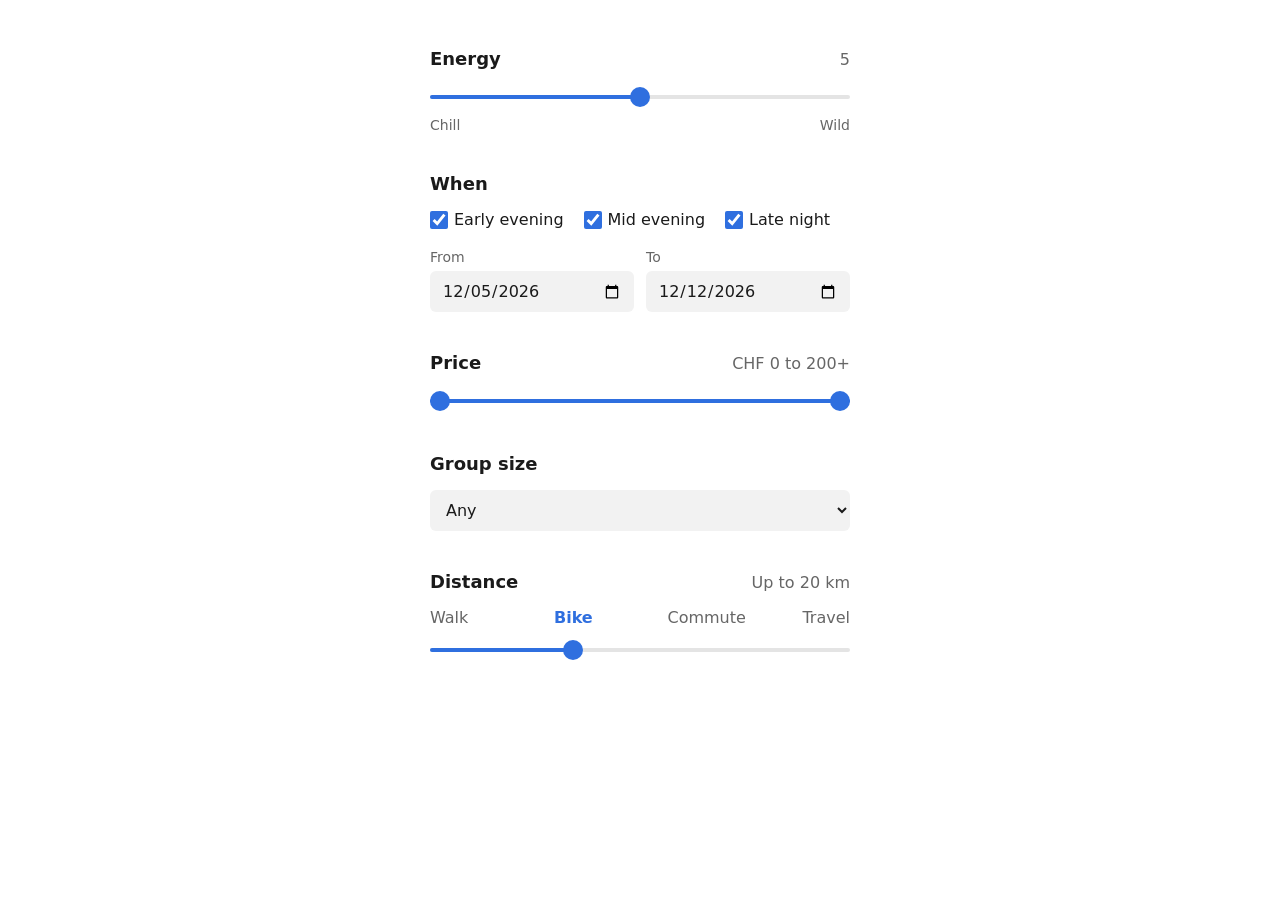
==== event-search/filters.html @ c5a8f06b "remove old work add doc for deliverable 5" ====
<!doctype html>
<html lang="en">
<head>
<meta charset="utf-8">
<meta name="viewport" content="width=device-width, initial-scale=1">
<title>Event Filters</title>
<style>
  :root {
    --bg: #ffffff;
    --text: #1a1a1a;
    --muted: #666666;
    --track: #e4e4e4;
    --field: #f2f2f2;
    --accent: #2f6fdf;
  }
  @media (prefers-color-scheme: dark) {
    :root {
      --bg: #161616;
      --text: #f0f0f0;
      --muted: #a0a0a0;
      --track: #3a3a3a;
      --field: #262626;
      --accent: #5b8ef0;
    }
  }

  body {
    margin: 0;
    background: var(--bg);
    color: var(--text);
    font-family: system-ui, -apple-system, "Segoe UI", Roboto, sans-serif;
    font-size: 16px;
    display: flex;
    justify-content: center;
    padding: 48px 16px;
  }

  main { width: 100%; max-width: 420px; }

  section { margin-bottom: 40px; }

  .head {
    display: flex;
    justify-content: space-between;
    align-items: baseline;
    margin-bottom: 16px;
  }
  h2 { font-size: 18px; font-weight: 600; margin: 0; }
  .value { color: var(--muted); }

  /* Sliders */
  .slider { position: relative; height: 24px; }
  .track, .fill {
    position: absolute;
    top: 50%;
    height: 4px;
    transform: translateY(-50%);
    border-radius: 2px;
  }
  .track { left: 0; right: 0; background: var(--track); }
  .fill  { background: var(--accent); }

  .slider input {
    position: absolute;
    left: 0;
    width: 100%;
    height: 24px;
    margin: 0;
    background: none;
    -webkit-appearance: none;
    appearance: none;
  }
  .slider.dual input { pointer-events: none; }
  .slider input::-webkit-slider-thumb {
    -webkit-appearance: none;
    pointer-events: auto;
    width: 20px;
    height: 20px;
    border-radius: 50%;
    background: var(--accent);
    border: none;
    cursor: pointer;
  }
  .slider input::-moz-range-thumb {
    pointer-events: auto;
    width: 20px;
    height: 20px;
    border-radius: 50%;
    background: var(--accent);
    border: none;
    cursor: pointer;
  }
  .slider input::-moz-range-track { background: none; }
  .slider input:focus-visible::-webkit-slider-thumb { outline: 2px solid var(--text); outline-offset: 2px; }
  .slider input:focus-visible::-moz-range-thumb { outline: 2px solid var(--text); outline-offset: 2px; }

  .ends {
    display: flex;
    justify-content: space-between;
    color: var(--muted);
    font-size: 14px;
    margin-top: 8px;
  }

  /* Distance stop labels above the slider */
  .stops {
    position: relative;
    height: 22px;
    margin-bottom: 8px;
  }
  .stops button {
    position: absolute;
    transform: translateX(-50%);
    background: none;
    border: none;
    padding: 0;
    font: inherit;
    color: var(--muted);
    cursor: pointer;
  }
  .stops button:first-child { transform: none; }
  .stops button:last-child  { transform: translateX(-100%); }
  .stops button.active { color: var(--accent); font-weight: 600; }

  /* Time and date */
  .times { display: flex; flex-wrap: wrap; gap: 8px 20px; margin-bottom: 20px; }
  .times label { display: flex; align-items: center; gap: 6px; cursor: pointer; }
  .times input { accent-color: var(--accent); width: 18px; height: 18px; margin: 0; }

  .dates { display: flex; gap: 12px; }
  .dates label { flex: 1; display: flex; flex-direction: column; gap: 6px; color: var(--muted); font-size: 14px; }

  input[type="date"], select {
    font: inherit;
    font-size: 16px;
    color: var(--text);
    background: var(--field);
    border: none;
    border-radius: 6px;
    padding: 10px 12px;
    width: 100%;
    box-sizing: border-box;
    color-scheme: light dark;
  }
</style>
</head>
<body>
<main>

  <section>
    <div class="head">
      <h2>Energy</h2>
      <span class="value" id="energyValue">5</span>
    </div>
    <div class="slider">
      <div class="track"></div>
      <div class="fill" id="energyFill" style="left:0"></div>
      <input type="range" id="energy" min="0" max="10" step="1" value="5" aria-label="Energy">
    </div>
    <div class="ends"><span>Chill</span><span>Wild</span></div>
  </section>

  <section>
    <div class="head">
      <h2>When</h2>
    </div>
    <div class="times">
      <label><input type="checkbox" name="time" value="early" checked> Early evening</label>
      <label><input type="checkbox" name="time" value="mid" checked> Mid evening</label>
      <label><input type="checkbox" name="time" value="late" checked> Late night</label>
    </div>
    <div class="dates">
      <label>From <input type="date" id="dateFrom"></label>
      <label>To <input type="date" id="dateTo"></label>
    </div>
  </section>

  <section>
    <div class="head">
      <h2>Price</h2>
      <span class="value" id="priceValue"></span>
    </div>
    <div class="slider dual">
      <div class="track"></div>
      <div class="fill" id="priceFill"></div>
      <input type="range" id="priceMin" min="0" max="200" step="5" value="0" aria-label="Minimum price">
      <input type="range" id="priceMax" min="0" max="200" step="5" value="200" aria-label="Maximum price">
    </div>
  </section>

  <section>
    <div class="head">
      <h2>Group size</h2>
    </div>
    <select id="group" aria-label="Group size">
      <option value="any">Any</option>
      <option value="1">1+</option>
      <option value="2">2+</option>
      <option value="3">3+</option>
    </select>
  </section>

  <section>
    <div class="head">
      <h2>Distance</h2>
      <span class="value" id="distValue"></span>
    </div>
    <div class="stops" id="distStops">
      <button type="button" data-i="0">Walk</button>
      <button type="button" data-i="1">Bike</button>
      <button type="button" data-i="2">Commute</button>
      <button type="button" data-i="3">Travel</button>
    </div>
    <div class="slider">
      <div class="track"></div>
      <div class="fill" id="distFill" style="left:0"></div>
      <input type="range" id="dist" min="0" max="3" step="1" value="1" aria-label="Distance">
    </div>
  </section>

</main>

<script>
  const $ = id => document.getElementById(id);
  const pct = input => (input.value - input.min) / (input.max - input.min) * 100;

  // Energy
  function updateEnergy() {
    $("energyFill").style.right = (100 - pct($("energy"))) + "%";
    $("energyValue").textContent = $("energy").value;
  }
  $("energy").addEventListener("input", updateEnergy);
  updateEnergy();

  // Dates: default to today through one week from today
  const iso = d => new Date(d.getTime() - d.getTimezoneOffset() * 6e4).toISOString().slice(0, 10);
  const today = new Date();
  const nextWeek = new Date(today.getTime() + 7 * 864e5);
  $("dateFrom").value = $("dateFrom").min = $("dateTo").min = iso(today);
  $("dateTo").value = iso(nextWeek);
  $("dateFrom").addEventListener("change", () => {
    $("dateTo").min = $("dateFrom").value;
    if ($("dateTo").value < $("dateFrom").value) $("dateTo").value = $("dateFrom").value;
  });

  // Price (min/max)
  function updatePrice(e) {
    const minEl = $("priceMin"), maxEl = $("priceMax");
    let lo = Number(minEl.value), hi = Number(maxEl.value);
    if (lo > hi) {
      if (e && e.target === minEl) minEl.value = lo = hi;
      else maxEl.value = hi = lo;
    }
    $("priceFill").style.left = pct(minEl) + "%";
    $("priceFill").style.right = (100 - pct(maxEl)) + "%";
    minEl.style.zIndex = lo >= Number(minEl.max) - Number(minEl.step) ? 2 : 1;
    const top = Number(maxEl.max);
    $("priceValue").textContent = "CHF " + lo + " to " + hi + (hi === top ? "+" : "");
  }
  $("priceMin").addEventListener("input", updatePrice);
  $("priceMax").addEventListener("input", updatePrice);
  updatePrice();

  // Distance: four stops, labels sit over each stop
  const DIST = [
    { key: "walk",    label: "Walk",    km: 5 },
    { key: "bike",    label: "Bike",    km: 20 },
    { key: "commute", label: "Commute", km: 45 },
    { key: "travel",  label: "Travel",  km: 100 },
  ];
  const stopButtons = [...$("distStops").children];
  stopButtons.forEach((b, i) => {
    // match the thumb centre: 10px is half the thumb width
    b.style.left = `calc(10px + (100% - 20px) * ${i / 3})`;
    if (i === 0) b.style.left = "0";
    if (i === 3) b.style.left = "100%";
    b.addEventListener("click", () => { $("dist").value = i; updateDist(); });
  });
  function updateDist() {
    const i = Number($("dist").value);
    $("distFill").style.right = (100 - pct($("dist"))) + "%";
    stopButtons.forEach((b, j) => b.classList.toggle("active", j === i));
    $("distValue").textContent = "Up to " + DIST[i].km + " km";
  }
  $("dist").addEventListener("input", updateDist);
  updateDist();

  // Current filter values, for wiring into the search
  function getFilters() {
    return {
      energy: Number($("energy").value),
      times: [...document.querySelectorAll('input[name="time"]:checked')].map(c => c.value),
      dateFrom: $("dateFrom").value,
      dateTo: $("dateTo").value,
      priceMin: Number($("priceMin").value),
      priceMax: Number($("priceMax").value),
      group: $("group").value,
      distance: DIST[Number($("dist").value)].key,
    };
  }
  window.getFilters = getFilters;
</script>
</body>
</html>
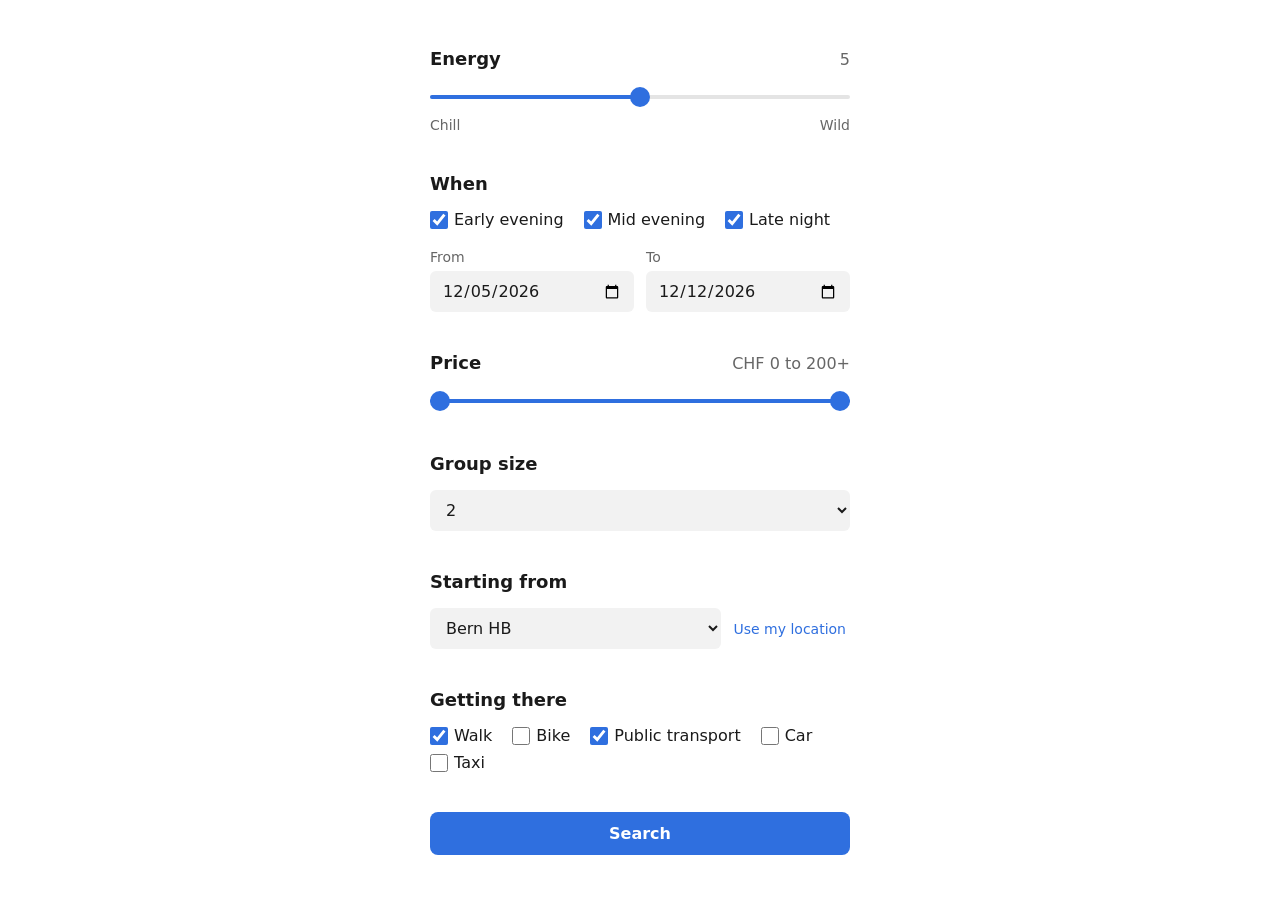
==== commit 9129bd1b: "Distance" ====
--- a/event-search/filters.html
+++ b/event-search/filters.html
@@ -12,6 +12,7 @@
     --track: #e4e4e4;
     --field: #f2f2f2;
     --accent: #2f6fdf;
+    --accent-soft: #e6eefc;
   }
   @media (prefers-color-scheme: dark) {
     :root {
@@ -21,6 +22,7 @@
       --track: #3a3a3a;
       --field: #262626;
       --accent: #5b8ef0;
+      --accent-soft: #1e2a42;
     }
   }
 
@@ -102,25 +104,52 @@
     margin-top: 8px;
   }
 
-  /* Distance stop labels above the slider */
-  .stops {
-    position: relative;
-    height: 22px;
-    margin-bottom: 8px;
-  }
-  .stops button {
-    position: absolute;
-    transform: translateX(-50%);
+  /* Starting from */
+  .from { display: flex; gap: 8px; }
+  .from select { flex: 1; }
+  .link {
     background: none;
     border: none;
-    padding: 0;
+    padding: 0 4px;
     font: inherit;
-    color: var(--muted);
+    font-size: 14px;
+    color: var(--accent);
     cursor: pointer;
-  }
-  .stops button:first-child { transform: none; }
-  .stops button:last-child  { transform: translateX(-100%); }
-  .stops button.active { color: var(--accent); font-weight: 600; }
+    white-space: nowrap;
+  }
+  .note { color: var(--muted); font-size: 14px; margin: 8px 0 0; }
+
+  /* Results */
+  .results { list-style: none; padding: 0; margin: 16px 0 0; }
+  .results li { padding: 14px 0; border-bottom: 1px solid var(--track); }
+  .results .top { display: flex; justify-content: space-between; gap: 12px; font-weight: 600; }
+  .results .score { color: var(--accent); }
+  .results .trip { margin-top: 4px; }
+  .results .other { color: var(--muted); font-size: 14px; margin-top: 2px; }
+  .results .other span { white-space: nowrap; margin-right: 14px; }
+
+  /* Search */
+  .search {
+    width: 100%;
+    padding: 12px;
+    font: inherit;
+    font-weight: 600;
+    color: #fff;
+    background: var(--accent);
+    border: none;
+    border-radius: 8px;
+    cursor: pointer;
+  }
+  .search:focus-visible { outline: 2px solid var(--text); outline-offset: 2px; }
+  #output {
+    margin-top: 16px;
+    padding: 12px;
+    background: var(--field);
+    border-radius: 6px;
+    font-size: 13px;
+    white-space: pre-wrap;
+    overflow-x: auto;
+  }
 
   /* Time and date */
   .times { display: flex; flex-wrap: wrap; gap: 8px 20px; margin-bottom: 20px; }
@@ -193,30 +222,53 @@
       <h2>Group size</h2>
     </div>
     <select id="group" aria-label="Group size">
-      <option value="any">Any</option>
-      <option value="1">1+</option>
-      <option value="2">2+</option>
-      <option value="3">3+</option>
+      <option value="1">Just me</option>
+      <option value="2" selected>2</option>
+      <option value="3">3</option>
+      <option value="4">4</option>
+      <option value="5">5</option>
+      <option value="6">6</option>
+      <option value="8">7–9</option>
+      <option value="10">10+</option>
     </select>
   </section>
 
   <section>
     <div class="head">
-      <h2>Distance</h2>
-      <span class="value" id="distValue"></span>
-    </div>
-    <div class="stops" id="distStops">
-      <button type="button" data-i="0">Walk</button>
-      <button type="button" data-i="1">Bike</button>
-      <button type="button" data-i="2">Commute</button>
-      <button type="button" data-i="3">Travel</button>
-    </div>
-    <div class="slider">
-      <div class="track"></div>
-      <div class="fill" id="distFill" style="left:0"></div>
-      <input type="range" id="dist" min="0" max="3" step="1" value="1" aria-label="Distance">
-    </div>
-  </section>
+      <h2>Starting from</h2>
+    </div>
+    <div class="from">
+      <!-- value = "latitude,longitude" -->
+      <select id="from" aria-label="Starting from">
+        <option value="46.9490,7.4391">Bern HB</option>
+        <option value="46.9580,7.4290">Bern Länggasse</option>
+        <option value="46.9600,7.4550">Bern Breitenrain</option>
+        <option value="46.9240,7.4140">Köniz</option>
+        <option value="46.7580,7.6280">Thun</option>
+        <option value="46.8030,7.1510">Fribourg</option>
+        <option value="47.1370,7.2470">Biel</option>
+      </select>
+      <button type="button" class="link" id="useMyLocation">Use my location</button>
+    </div>
+    <p class="note" id="fromNote" hidden></p>
+  </section>
+
+  <section>
+    <div class="head">
+      <h2>Getting there</h2>
+    </div>
+    <div class="times">
+      <label><input type="checkbox" name="mode" value="walk" checked> Walk</label>
+      <label><input type="checkbox" name="mode" value="bike"> Bike</label>
+      <label><input type="checkbox" name="mode" value="public" checked> Public transport</label>
+      <label><input type="checkbox" name="mode" value="car"> Car</label>
+      <label><input type="checkbox" name="mode" value="taxi"> Taxi</label>
+    </div>
+  </section>
+
+  <button type="button" class="search" id="search">Search</button>
+  <ol class="results" id="results"></ol>
+  <pre id="output" hidden></pre>
 
 </main>
 
@@ -261,32 +313,32 @@
   $("priceMax").addEventListener("input", updatePrice);
   updatePrice();
 
-  // Distance: four stops, labels sit over each stop
-  const DIST = [
-    { key: "walk",    label: "Walk",    km: 5 },
-    { key: "bike",    label: "Bike",    km: 20 },
-    { key: "commute", label: "Commute", km: 45 },
-    { key: "travel",  label: "Travel",  km: 100 },
-  ];
-  const stopButtons = [...$("distStops").children];
-  stopButtons.forEach((b, i) => {
-    // match the thumb centre: 10px is half the thumb width
-    b.style.left = `calc(10px + (100% - 20px) * ${i / 3})`;
-    if (i === 0) b.style.left = "0";
-    if (i === 3) b.style.left = "100%";
-    b.addEventListener("click", () => { $("dist").value = i; updateDist(); });
+  // Starting from: "Use my location" asks the browser, and adds it to the list
+  $("useMyLocation").addEventListener("click", () => {
+    const note = $("fromNote");
+    note.hidden = false;
+    if (!navigator.geolocation) {
+      note.textContent = "This browser can't share a location. Pick a place from the list.";
+      return;
+    }
+    note.textContent = "Finding you…";
+    navigator.geolocation.getCurrentPosition(
+      pos => {
+        const option = document.createElement("option");
+        option.value = pos.coords.latitude.toFixed(4) + "," + pos.coords.longitude.toFixed(4);
+        option.textContent = "My location";
+        $("from").prepend(option);
+        $("from").value = option.value;
+        note.hidden = true;
+      },
+      () => { note.textContent = "Couldn't get your location. Pick a place from the list."; }
+    );
   });
-  function updateDist() {
-    const i = Number($("dist").value);
-    $("distFill").style.right = (100 - pct($("dist"))) + "%";
-    stopButtons.forEach((b, j) => b.classList.toggle("active", j === i));
-    $("distValue").textContent = "Up to " + DIST[i].km + " km";
-  }
-  $("dist").addEventListener("input", updateDist);
-  updateDist();
-
-  // Current filter values, for wiring into the search
+
+  // 1. UI function: collect every answer on the page. This is the JSON the back end receives.
   function getFilters() {
+    const fromOption = $("from").selectedOptions[0];
+    const [lat, lon] = fromOption.value.split(",").map(Number);
     return {
       energy: Number($("energy").value),
       times: [...document.querySelectorAll('input[name="time"]:checked')].map(c => c.value),
@@ -295,9 +347,72 @@
       priceMin: Number($("priceMin").value),
       priceMax: Number($("priceMax").value),
       group: $("group").value,
-      distance: DIST[Number($("dist").value)].key,
+      from: { name: fromOption.textContent, lat, lon },
+      modes: [...document.querySelectorAll('input[name="mode"]:checked')].map(c => c.value),
     };
   }
+
+  // Show the ranked events that come back from rank_events() in Python
+  const MODE_LABEL = { walk: "🚶 Walk", bike: "🚲 Bike", public: "🚋 Public transport", car: "🚗 Car", taxi: "🚕 Taxi" };
+  const tripText = o => `${MODE_LABEL[o.mode]} ${o.minutes} min · ` +
+                        (o.cost_each === 0 ? "free" : `CHF ${o.cost_each.toFixed(2)} each`);
+
+  function showResults(events) {
+    const list = $("results");
+    list.innerHTML = "";
+    for (const ev of events) {
+      const li = document.createElement("li");
+
+      const top = document.createElement("div");
+      top.className = "top";
+      const name = document.createElement("span");
+      name.textContent = ev.name;
+      const score = document.createElement("span");
+      score.className = "score";
+      score.textContent = Math.round(ev.score * 100) + "%";
+      top.append(name, score);
+
+      // the way the code picked
+      const trip = document.createElement("div");
+      trip.className = "trip";
+      trip.textContent = tripText(ev.trip) + ` · ${ev.trip.km} km`;
+
+      // the other ways, greyed out
+      const other = document.createElement("div");
+      other.className = "other";
+      for (const o of ev.trip.options) {
+        if (o.mode === ev.trip.mode) continue;
+        const span = document.createElement("span");
+        span.textContent = tripText(o);
+        other.appendChild(span);
+      }
+
+      li.append(top, trip, other);
+      list.appendChild(li);
+    }
+  }
+
+  // Search: send the answers to Python, show what comes back.
+  $("search").addEventListener("click", async () => {
+    const filters = getFilters();
+    const out = $("output");
+    try {
+      const res = await fetch("/api/search", {
+        method: "POST",
+        headers: { "Content-Type": "application/json" },
+        body: JSON.stringify(filters),
+      });
+      if (!res.ok) throw new Error(res.status);
+      out.hidden = true;
+      showResults(await res.json());
+    } catch {
+      $("results").innerHTML = "";
+      out.hidden = false;
+      out.textContent = "Back end not running (start it with: python app.py).\n"
+                      + "This is what Search sends:\n\n" + JSON.stringify(filters, null, 2);
+    }
+  });
+
   window.getFilters = getFilters;
 </script>
 </body>
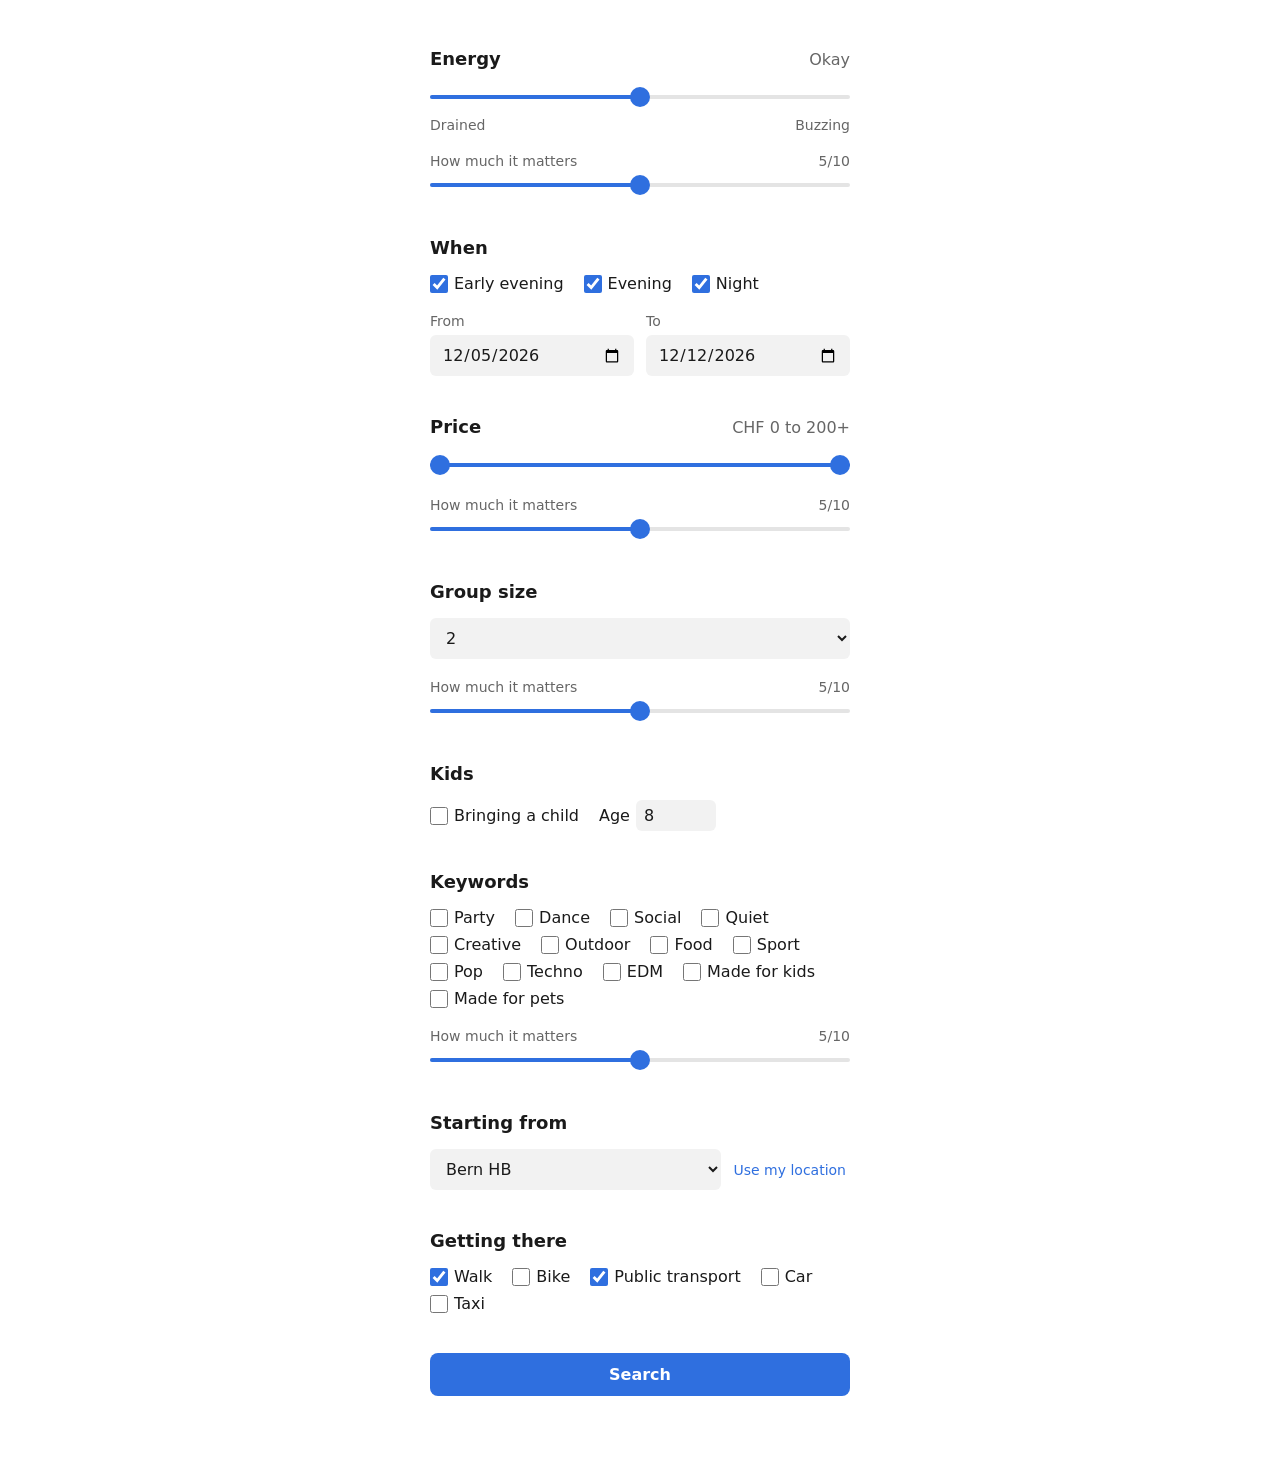
==== commit 860d2e73: "Data, date and file changes" ====
--- a/event-search/filters.html
+++ b/event-search/filters.html
@@ -154,7 +154,27 @@
   /* Time and date */
   .times { display: flex; flex-wrap: wrap; gap: 8px 20px; margin-bottom: 20px; }
   .times label { display: flex; align-items: center; gap: 6px; cursor: pointer; }
-  .times input { accent-color: var(--accent); width: 18px; height: 18px; margin: 0; }
+  .times input[type="checkbox"] { accent-color: var(--accent); width: 18px; height: 18px; margin: 0; }
+  input[type="number"] {
+    font: inherit;
+    color: var(--text);
+    background: var(--field);
+    border: none;
+    border-radius: 6px;
+    padding: 6px 8px;
+    width: 64px;
+    color-scheme: light dark;
+  }
+
+  /* "How much it matters" slider under a section */
+  .importance { margin-top: 20px; }
+  .imp-head {
+    display: flex;
+    justify-content: space-between;
+    color: var(--muted);
+    font-size: 14px;
+    margin-bottom: 4px;
+  }
 
   .dates { display: flex; gap: 12px; }
   .dates label { flex: 1; display: flex; flex-direction: column; gap: 6px; color: var(--muted); font-size: 14px; }
@@ -176,17 +196,28 @@
 <body>
 <main>
 
+  <!-- Each "How much it matters" slider is the importance (0-10) for that section's fuzzy function -->
+
   <section>
     <div class="head">
       <h2>Energy</h2>
-      <span class="value" id="energyValue">5</span>
-    </div>
+      <span class="value" id="energyValue"></span>
+    </div>
+    <!-- 1-5, same scale as the events' energy. Words are Marlene's: drained, tired, okay, good, buzzing -->
     <div class="slider">
       <div class="track"></div>
-      <div class="fill" id="energyFill" style="left:0"></div>
-      <input type="range" id="energy" min="0" max="10" step="1" value="5" aria-label="Energy">
-    </div>
-    <div class="ends"><span>Chill</span><span>Wild</span></div>
+      <div class="fill" style="left:0"></div>
+      <input type="range" id="energy" min="1" max="5" step="1" value="3" aria-label="Energy">
+    </div>
+    <div class="ends"><span>Drained</span><span>Buzzing</span></div>
+    <div class="importance">
+      <div class="imp-head"><span>How much it matters</span><span id="energyImpValue"></span></div>
+      <div class="slider">
+        <div class="track"></div>
+        <div class="fill" style="left:0"></div>
+        <input type="range" id="energyImp" min="0" max="10" step="1" value="5" aria-label="How much energy matters">
+      </div>
+    </div>
   </section>
 
   <section>
@@ -194,9 +225,9 @@
       <h2>When</h2>
     </div>
     <div class="times">
-      <label><input type="checkbox" name="time" value="early" checked> Early evening</label>
-      <label><input type="checkbox" name="time" value="mid" checked> Mid evening</label>
-      <label><input type="checkbox" name="time" value="late" checked> Late night</label>
+      <label><input type="checkbox" name="time" value="early evening" checked> Early evening</label>
+      <label><input type="checkbox" name="time" value="evening" checked> Evening</label>
+      <label><input type="checkbox" name="time" value="night" checked> Night</label>
     </div>
     <div class="dates">
       <label>From <input type="date" id="dateFrom"></label>
@@ -214,6 +245,14 @@
       <div class="fill" id="priceFill"></div>
       <input type="range" id="priceMin" min="0" max="200" step="5" value="0" aria-label="Minimum price">
       <input type="range" id="priceMax" min="0" max="200" step="5" value="200" aria-label="Maximum price">
+    </div>
+    <div class="importance">
+      <div class="imp-head"><span>How much it matters</span><span id="priceImpValue"></span></div>
+      <div class="slider">
+        <div class="track"></div>
+        <div class="fill" style="left:0"></div>
+        <input type="range" id="priceImp" min="0" max="10" step="1" value="5" aria-label="How much price matters">
+      </div>
     </div>
   </section>
 
@@ -231,6 +270,62 @@
       <option value="8">7–9</option>
       <option value="10">10+</option>
     </select>
+    <div class="importance">
+      <div class="imp-head"><span>How much it matters</span><span id="groupImpValue"></span></div>
+      <div class="slider">
+        <div class="track"></div>
+        <div class="fill" style="left:0"></div>
+        <input type="range" id="groupImp" min="0" max="10" step="1" value="5" aria-label="How much group size matters">
+      </div>
+    </div>
+  </section>
+
+  <section>
+    <div class="head">
+      <h2>Kids</h2>
+    </div>
+    <div class="times">
+      <label><input type="checkbox" id="kids"> Bringing a child</label>
+      <label id="kidAgeLabel" hidden>Age <input type="number" id="kidAge" min="0" max="17" value="8"></label>
+    </div>
+    <div class="importance" id="kidsImportance" hidden>
+      <div class="imp-head"><span>How much it matters</span><span id="kidsImpValue"></span></div>
+      <div class="slider">
+        <div class="track"></div>
+        <div class="fill" style="left:0"></div>
+        <input type="range" id="kidsImp" min="0" max="10" step="1" value="5" aria-label="How much the age rating matters">
+      </div>
+    </div>
+  </section>
+
+  <section>
+    <div class="head">
+      <h2>Keywords</h2>
+    </div>
+    <!-- Same list as KEYWORDS in Fuzzy/event_data.py -->
+    <div class="times">
+      <label><input type="checkbox" name="keyword" value="party"> Party</label>
+      <label><input type="checkbox" name="keyword" value="dance"> Dance</label>
+      <label><input type="checkbox" name="keyword" value="social"> Social</label>
+      <label><input type="checkbox" name="keyword" value="quiet"> Quiet</label>
+      <label><input type="checkbox" name="keyword" value="creative"> Creative</label>
+      <label><input type="checkbox" name="keyword" value="outdoor"> Outdoor</label>
+      <label><input type="checkbox" name="keyword" value="food"> Food</label>
+      <label><input type="checkbox" name="keyword" value="sport"> Sport</label>
+      <label><input type="checkbox" name="keyword" value="pop"> Pop</label>
+      <label><input type="checkbox" name="keyword" value="techno"> Techno</label>
+      <label><input type="checkbox" name="keyword" value="edm"> EDM</label>
+      <label><input type="checkbox" name="keyword" value="made for kids"> Made for kids</label>
+      <label><input type="checkbox" name="keyword" value="made for pets"> Made for pets</label>
+    </div>
+    <div class="importance">
+      <div class="imp-head"><span>How much it matters</span><span id="keywordImpValue"></span></div>
+      <div class="slider">
+        <div class="track"></div>
+        <div class="fill" style="left:0"></div>
+        <input type="range" id="keywordImp" min="0" max="10" step="1" value="5" aria-label="How much keywords matter">
+      </div>
+    </div>
   </section>
 
   <section>
@@ -276,13 +371,35 @@
   const $ = id => document.getElementById(id);
   const pct = input => (input.value - input.min) / (input.max - input.min) * 100;
 
-  // Energy
-  function updateEnergy() {
-    $("energyFill").style.right = (100 - pct($("energy"))) + "%";
-    $("energyValue").textContent = $("energy").value;
-  }
-  $("energy").addEventListener("input", updateEnergy);
-  updateEnergy();
+  // Single sliders: move the blue fill and show the value
+  function setupSlider(input, showValue) {
+    const fill = input.parentElement.querySelector(".fill");
+    function update() {
+      fill.style.right = (100 - pct(input)) + "%";
+      showValue(Number(input.value));
+    }
+    input.addEventListener("input", update);
+    update();
+  }
+
+  // Energy 1-5, shown as Marlene's words
+  const ENERGY_WORDS = ["drained", "tired", "okay", "good", "buzzing"];
+  const energyWord = () => ENERGY_WORDS[Number($("energy").value) - 1];
+  setupSlider($("energy"), () => {
+    const w = energyWord();
+    $("energyValue").textContent = w[0].toUpperCase() + w.slice(1);
+  });
+
+  // "How much it matters" sliders, 0-10
+  for (const id of ["energyImp", "priceImp", "groupImp", "kidsImp", "keywordImp"]) {
+    setupSlider($(id), v => { $(id + "Value").textContent = v + "/10"; });
+  }
+
+  // Kids: only show the age and the slider when a child is coming
+  $("kids").addEventListener("change", () => {
+    $("kidAgeLabel").hidden = !$("kids").checked;
+    $("kidsImportance").hidden = !$("kids").checked;
+  });
 
   // Dates: default to today through one week from today
   const iso = d => new Date(d.getTime() - d.getTimezoneOffset() * 6e4).toISOString().slice(0, 10);
@@ -336,24 +453,31 @@
   });
 
   // 1. UI function: collect every answer on the page. This is the JSON the back end receives.
+  //    money, group, kids_ok and keywords have the same shape as Fiona's user dict.
+  const checked = name => [...document.querySelectorAll(`input[name="${name}"]:checked`)].map(c => c.value);
+
   function getFilters() {
     const fromOption = $("from").selectedOptions[0];
     const [lat, lon] = fromOption.value.split(",").map(Number);
     return {
-      energy: Number($("energy").value),
-      times: [...document.querySelectorAll('input[name="time"]:checked')].map(c => c.value),
+      energy: { level: Number($("energy").value), word: energyWord(), importance: Number($("energyImp").value) },
+      times: checked("time"),                     // 'early evening', 'evening', 'night'
       dateFrom: $("dateFrom").value,
       dateTo: $("dateTo").value,
-      priceMin: Number($("priceMin").value),
-      priceMax: Number($("priceMax").value),
-      group: $("group").value,
+      money: { min: Number($("priceMin").value), max: Number($("priceMax").value), importance: Number($("priceImp").value) },
+      group: { size: Number($("group").value), importance: Number($("groupImp").value) },
+      kids_ok: $("kids").checked
+        ? { age: Number($("kidAge").value), importance: Number($("kidsImp").value) }
+        : null,                                   // null = no kids coming
+      keywords: checked("keyword"),
+      keyword_importance: Number($("keywordImp").value),
       from: { name: fromOption.textContent, lat, lon },
-      modes: [...document.querySelectorAll('input[name="mode"]:checked')].map(c => c.value),
+      modes: checked("mode"),
     };
   }
 
   // Show the ranked events that come back from rank_events() in Python
-  const MODE_LABEL = { walk: "🚶 Walk", bike: "🚲 Bike", public: "🚋 Public transport", car: "🚗 Car", taxi: "🚕 Taxi" };
+  const MODE_LABEL = { walk: "Walk", bike: "Bike", public: "Public transport", car: "Car", taxi: "Taxi" };
   const tripText = o => `${MODE_LABEL[o.mode]} ${o.minutes} min · ` +
                         (o.cost_each === 0 ? "free" : `CHF ${o.cost_each.toFixed(2)} each`);
 
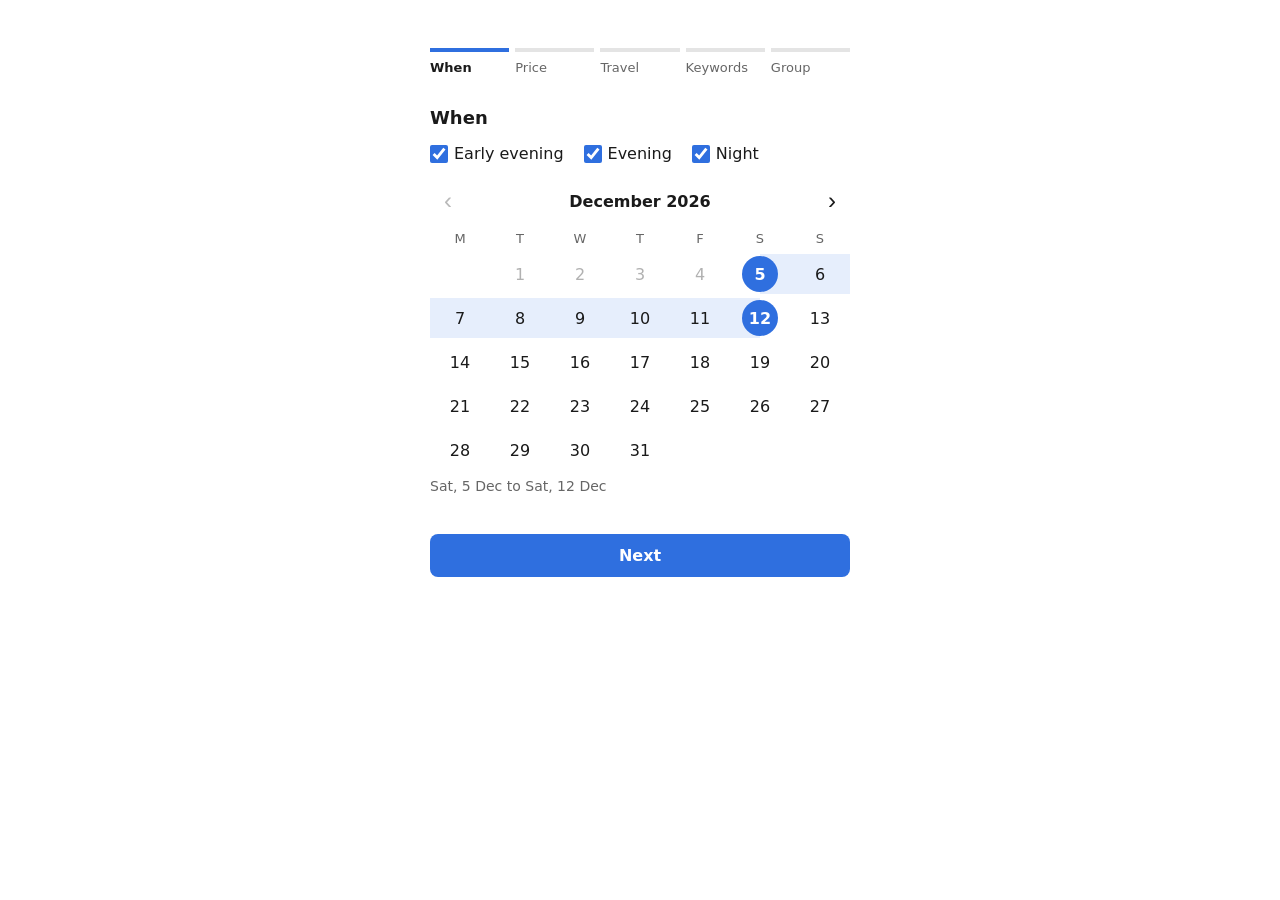
==== commit 068c4cf5: "Rank and Date fuctions Ui changes" ====
--- a/event-search/filters.html
+++ b/event-search/filters.html
@@ -50,7 +50,7 @@
   h2 { font-size: 18px; font-weight: 600; margin: 0; }
   .value { color: var(--muted); }
 
-  /* Sliders */
+  /* sliders */
   .slider { position: relative; height: 24px; }
   .track, .fill {
     position: absolute;
@@ -104,7 +104,7 @@
     margin-top: 8px;
   }
 
-  /* Starting from */
+  /* starting from */
   .from { display: flex; gap: 8px; }
   .from select { flex: 1; }
   .link {
@@ -119,16 +119,53 @@
   }
   .note { color: var(--muted); font-size: 14px; margin: 8px 0 0; }
 
-  /* Results */
-  .results { list-style: none; padding: 0; margin: 16px 0 0; }
-  .results li { padding: 14px 0; border-bottom: 1px solid var(--track); }
-  .results .top { display: flex; justify-content: space-between; gap: 12px; font-weight: 600; }
-  .results .score { color: var(--accent); }
-  .results .trip { margin-top: 4px; }
-  .results .other { color: var(--muted); font-size: 14px; margin-top: 2px; }
-  .results .other span { white-space: nowrap; margin-right: 14px; }
-
-  /* Search */
+  /* results */
+  .sort { display: flex; flex-wrap: wrap; gap: 8px; margin: 16px 0; }
+  .sort button {
+    font: inherit; font-size: 14px;
+    padding: 6px 12px;
+    border: 1px solid var(--track); border-radius: 999px;
+    background: none; color: var(--text);
+    cursor: pointer;
+  }
+  .sort button[aria-pressed="true"] { background: var(--accent); border-color: var(--accent); color: #fff; }
+
+  .results { list-style: none; padding: 0; margin: 0; display: flex; flex-direction: column; gap: 12px; }
+  .card {
+    display: flex; gap: 14px;
+    padding: 14px;
+    border: 1px solid var(--track); border-radius: 12px;
+  }
+  .date-tile {
+    flex: none; width: 52px; align-self: flex-start;
+    display: flex; flex-direction: column; align-items: center;
+    padding: 8px 0;
+    background: var(--accent-soft); color: var(--accent);
+    border-radius: 10px;
+    font-size: 12px; text-transform: uppercase; font-weight: 600;
+  }
+  .date-tile strong { font-size: 22px; line-height: 1.1; color: var(--text); }
+  .card-body { flex: 1; min-width: 0; }
+  .card-top { display: flex; justify-content: space-between; align-items: baseline; gap: 8px; }
+  .price { font-size: 22px; font-weight: 700; }
+  .match {
+    flex: none;
+    font-size: 13px; font-weight: 600;
+    padding: 2px 8px; border-radius: 999px;
+    background: var(--accent-soft); color: var(--accent);
+  }
+  .price-note { color: var(--muted); font-size: 13px; }
+  .name { font-size: 17px; font-weight: 600; margin: 8px 0 2px; }
+  .meta { color: var(--muted); font-size: 14px; margin-top: 2px; }
+  .meta b { color: var(--text); font-weight: 600; }
+  .weak-points { font-size: 13px; color: var(--muted); margin-top: 8px; }
+
+  .ruled-out { margin-top: 24px; color: var(--muted); }
+  .ruled-out summary { cursor: pointer; font-size: 14px; }
+  .ruled-out .card { opacity: 0.6; }
+  .ruled-out .results { margin-top: 12px; }
+
+  /* buttons */
   .search {
     width: 100%;
     padding: 12px;
@@ -151,22 +188,56 @@
     overflow-x: auto;
   }
 
-  /* Time and date */
+  /* steps */
+  .steps { display: flex; gap: 6px; margin-bottom: 32px; }
+  .steps button {
+    flex: 1;
+    background: none;
+    border: none;
+    border-top: 4px solid var(--track);
+    padding: 8px 0 0;
+    font: inherit;
+    font-size: 13px;
+    color: var(--muted);
+    text-align: left;
+    cursor: pointer;
+  }
+  .steps button.done { border-top-color: var(--accent); }
+  .steps button[aria-current="step"] { border-top-color: var(--accent); color: var(--text); font-weight: 600; }
+
+  .buttons { display: flex; gap: 12px; }
+  .buttons .search { flex: 1; width: auto; }
+  .back {
+    flex: 1;
+    padding: 12px;
+    font: inherit;
+    font-weight: 600;
+    color: var(--text);
+    background: var(--field);
+    border: none;
+    border-radius: 8px;
+    cursor: pointer;
+  }
+
+  /* checkboxes */
   .times { display: flex; flex-wrap: wrap; gap: 8px 20px; margin-bottom: 20px; }
   .times label { display: flex; align-items: center; gap: 6px; cursor: pointer; }
   .times input[type="checkbox"] { accent-color: var(--accent); width: 18px; height: 18px; margin: 0; }
-  input[type="number"] {
-    font: inherit;
-    color: var(--text);
-    background: var(--field);
-    border: none;
-    border-radius: 6px;
-    padding: 6px 8px;
-    width: 64px;
-    color-scheme: light dark;
-  }
-
-  /* "How much it matters" slider under a section */
+
+  /* kids rating */
+  .ratings { display: grid; grid-template-columns: repeat(4, 1fr); gap: 8px; margin-top: 8px; }
+  .ratings label {
+    display: flex; flex-direction: column; align-items: center; gap: 2px;
+    padding: 10px 4px;
+    border: 1px solid var(--track); border-radius: 8px;
+    cursor: pointer;
+  }
+  .ratings input { position: absolute; opacity: 0; pointer-events: none; }
+  .ratings span { color: var(--muted); font-size: 13px; }
+  .ratings label:has(input:checked) { border-color: var(--accent); background: var(--accent-soft); }
+  .ratings label:has(input:focus-visible) { outline: 2px solid var(--text); outline-offset: 2px; }
+
+  /* importance sliders */
   .importance { margin-top: 20px; }
   .imp-head {
     display: flex;
@@ -176,10 +247,46 @@
     margin-bottom: 4px;
   }
 
-  .dates { display: flex; gap: 12px; }
-  .dates label { flex: 1; display: flex; flex-direction: column; gap: 6px; color: var(--muted); font-size: 14px; }
-
-  input[type="date"], select {
+  /* calendar */
+  .cal-head { display: flex; justify-content: space-between; align-items: center; font-weight: 600; margin-bottom: 8px; }
+  .cal-nav {
+    width: 36px; height: 36px;
+    border: none; border-radius: 50%;
+    background: none;
+    color: var(--text);
+    font-size: 24px; line-height: 1;
+    cursor: pointer;
+  }
+  .cal-nav:hover { background: var(--field); }
+  .cal-nav:disabled { opacity: 0.3; background: none; cursor: default; }
+  .cal-grid { display: grid; grid-template-columns: repeat(7, 1fr); row-gap: 4px; text-align: center; }
+  .cal-day-name { color: var(--muted); font-size: 13px; padding: 4px 0; }
+  .cal-day {
+    position: relative; z-index: 0;
+    height: 40px; padding: 0;
+    border: none; background: none;
+    font: inherit; color: var(--text);
+    cursor: pointer;
+  }
+  .cal-day::before {
+    content: "";
+    position: absolute; left: 50%; top: 50%; z-index: -1;
+    width: 36px; height: 36px;
+    transform: translate(-50%, -50%);
+    border-radius: 50%;
+  }
+  .cal-day:hover::before { box-shadow: inset 0 0 0 1px var(--accent); }
+  .cal-day:focus-visible { outline: 2px solid var(--text); outline-offset: -2px; }
+  .cal-day:disabled { color: var(--muted); opacity: 0.5; cursor: default; }
+  .cal-day:disabled::before { box-shadow: none; }
+  .cal-day.today { font-weight: 700; }
+  .cal-day.between { background: var(--accent-soft); }
+  .cal-day.start  { background: linear-gradient(to right, transparent 50%, var(--accent-soft) 50%); }
+  .cal-day.finish { background: linear-gradient(to left,  transparent 50%, var(--accent-soft) 50%); }
+  .cal-day.picked { color: #fff; font-weight: 600; }
+  .cal-day.picked::before { background: var(--accent); }
+
+  select {
     font: inherit;
     font-size: 16px;
     color: var(--text);
@@ -196,174 +303,228 @@
 <body>
 <main>
 
-  <!-- Each "How much it matters" slider is the importance (0-10) for that section's fuzzy function -->
-
-  <section>
-    <div class="head">
-      <h2>Energy</h2>
-      <span class="value" id="energyValue"></span>
+  <div id="filtersPage">
+    <nav class="steps" id="stepNav" aria-label="Steps">
+      <button type="button">When</button>
+      <button type="button">Price</button>
+      <button type="button">Travel</button>
+      <button type="button">Keywords</button>
+      <button type="button">Group</button>
+    </nav>
+
+    <div class="step">
+    <section>
+      <div class="head">
+        <h2>When</h2>
+      </div>
+      <div class="times">
+        <label><input type="checkbox" name="time" value="early evening" checked> Early evening</label>
+        <label><input type="checkbox" name="time" value="evening" checked> Evening</label>
+        <label><input type="checkbox" name="time" value="night" checked> Night</label>
+      </div>
+      <div class="calendar">
+        <div class="cal-head">
+          <button type="button" class="cal-nav" id="calPrev" aria-label="Previous month">&lsaquo;</button>
+          <span id="calMonth"></span>
+          <button type="button" class="cal-nav" id="calNext" aria-label="Next month">&rsaquo;</button>
+        </div>
+        <div class="cal-grid" id="calGrid"></div>
+        <p class="note" id="calNote"></p>
+        <input type="hidden" id="dateFrom">
+        <input type="hidden" id="dateTo">
+      </div>
+    </section>
     </div>
-    <!-- 1-5, same scale as the events' energy. Words are Marlene's: drained, tired, okay, good, buzzing -->
-    <div class="slider">
-      <div class="track"></div>
-      <div class="fill" style="left:0"></div>
-      <input type="range" id="energy" min="1" max="5" step="1" value="3" aria-label="Energy">
+
+    <div class="step" hidden>
+    <section>
+      <div class="head">
+        <h2>Price</h2>
+        <span class="value" id="priceValue"></span>
+      </div>
+      <div class="slider dual">
+        <div class="track"></div>
+        <div class="fill" id="priceFill"></div>
+        <input type="range" id="priceMin" min="0" max="200" step="5" value="0" aria-label="Minimum price">
+        <input type="range" id="priceMax" min="0" max="200" step="5" value="200" aria-label="Maximum price">
+      </div>
+      <div class="importance">
+        <div class="imp-head"><span>How much it matters</span><span id="priceImpValue"></span></div>
+        <div class="slider">
+          <div class="track"></div>
+          <div class="fill" style="left:0"></div>
+          <input type="range" id="priceImp" min="0" max="10" step="1" value="5" aria-label="How much price matters">
+        </div>
+      </div>
+    </section>
     </div>
-    <div class="ends"><span>Drained</span><span>Buzzing</span></div>
-    <div class="importance">
-      <div class="imp-head"><span>How much it matters</span><span id="energyImpValue"></span></div>
+
+    <div class="step" hidden>
+    <section>
+      <div class="head">
+        <h2>Starting from</h2>
+      </div>
+      <div class="from">
+        <!-- lat,lon -->
+        <select id="from" aria-label="Starting from">
+          <option value="46.9490,7.4391">Bern HB</option>
+          <option value="46.9580,7.4290">Bern Länggasse</option>
+          <option value="46.9600,7.4550">Bern Breitenrain</option>
+          <option value="46.9240,7.4140">Köniz</option>
+          <option value="46.7580,7.6280">Thun</option>
+          <option value="46.8030,7.1510">Fribourg</option>
+          <option value="47.1370,7.2470">Biel</option>
+        </select>
+        <button type="button" class="link" id="useMyLocation">Use my location</button>
+      </div>
+      <p class="note" id="fromNote" hidden></p>
+    </section>
+
+    <section>
+      <div class="head">
+        <h2>Getting there</h2>
+      </div>
+      <div class="times">
+        <label><input type="checkbox" name="mode" value="walk" checked> Walk</label>
+        <label><input type="checkbox" name="mode" value="bike"> Bike</label>
+        <label><input type="checkbox" name="mode" value="public" checked> Public transport</label>
+        <label><input type="checkbox" name="mode" value="car"> Car</label>
+        <label><input type="checkbox" name="mode" value="taxi"> Taxi</label>
+      </div>
+    </section>
+    </div>
+
+    <div class="step" hidden>
+    <section>
+      <div class="head">
+        <h2>Energy</h2>
+        <span class="value" id="energyValue"></span>
+      </div>
       <div class="slider">
         <div class="track"></div>
         <div class="fill" style="left:0"></div>
-        <input type="range" id="energyImp" min="0" max="10" step="1" value="5" aria-label="How much energy matters">
-      </div>
+        <input type="range" id="energy" min="1" max="5" step="1" value="3" aria-label="Energy">
+      </div>
+      <div class="ends"><span>Drained</span><span>Buzzing</span></div>
+      <p class="note">Low: something calm, close by. High: a big night you'd travel for.</p>
+      <div class="importance">
+        <div class="imp-head"><span>How much it matters</span><span id="energyImpValue"></span></div>
+        <div class="slider">
+          <div class="track"></div>
+          <div class="fill" style="left:0"></div>
+          <input type="range" id="energyImp" min="0" max="10" step="1" value="5" aria-label="How much energy matters">
+        </div>
+      </div>
+    </section>
+
+    <section>
+      <div class="head">
+        <h2>Keywords</h2>
+      </div>
+      <!-- same list as KEYWORDS in event_data.py -->
+      <div class="times">
+        <label><input type="checkbox" name="keyword" value="party"> Party</label>
+        <label><input type="checkbox" name="keyword" value="dance"> Dance</label>
+        <label><input type="checkbox" name="keyword" value="social"> Social</label>
+        <label><input type="checkbox" name="keyword" value="quiet"> Quiet</label>
+        <label><input type="checkbox" name="keyword" value="creative"> Creative</label>
+        <label><input type="checkbox" name="keyword" value="outdoor"> Outdoor</label>
+        <label><input type="checkbox" name="keyword" value="food"> Food</label>
+        <label><input type="checkbox" name="keyword" value="sport"> Sport</label>
+        <label><input type="checkbox" name="keyword" value="pop"> Pop</label>
+        <label><input type="checkbox" name="keyword" value="techno"> Techno</label>
+        <label><input type="checkbox" name="keyword" value="edm"> EDM</label>
+        <label><input type="checkbox" name="keyword" value="made for kids"> Made for kids</label>
+        <label><input type="checkbox" name="keyword" value="made for pets"> Made for pets</label>
+      </div>
+      <div class="importance">
+        <div class="imp-head"><span>How much it matters</span><span id="keywordImpValue"></span></div>
+        <div class="slider">
+          <div class="track"></div>
+          <div class="fill" style="left:0"></div>
+          <input type="range" id="keywordImp" min="0" max="10" step="1" value="5" aria-label="How much keywords matter">
+        </div>
+      </div>
+    </section>
     </div>
-  </section>
-
-  <section>
+
+    <div class="step" hidden>
+    <section>
+      <div class="head">
+        <h2>Group size</h2>
+      </div>
+      <select id="group" aria-label="Group size">
+        <option value="1">Just me</option>
+        <option value="2" selected>2</option>
+        <option value="3">3</option>
+        <option value="4">4</option>
+        <option value="5">5</option>
+        <option value="6">6</option>
+        <option value="8">7–9</option>
+        <option value="10">10+</option>
+      </select>
+      <div class="importance">
+        <div class="imp-head"><span>How much it matters</span><span id="groupImpValue"></span></div>
+        <div class="slider">
+          <div class="track"></div>
+          <div class="fill" style="left:0"></div>
+          <input type="range" id="groupImp" min="0" max="10" step="1" value="5" aria-label="How much group size matters">
+        </div>
+      </div>
+    </section>
+
+    <section>
+      <div class="head">
+        <h2>Kids</h2>
+      </div>
+      <div class="times">
+        <label><input type="checkbox" id="kids"> Bringing kids</label>
+      </div>
+      <div id="kidsRating" hidden>
+        <p class="note">Highest rating that's OK for them</p>
+        <div class="ratings">
+          <label><input type="radio" name="rating" value="G"><b>G</b><span>All ages</span></label>
+          <label><input type="radio" name="rating" value="PG" checked><b>PG</b><span>6+</span></label>
+          <label><input type="radio" name="rating" value="PG-13"><b>PG-13</b><span>12+</span></label>
+          <label><input type="radio" name="rating" value="R"><b>R</b><span>16+</span></label>
+        </div>
+      </div>
+      <div class="importance" id="kidsImportance" hidden>
+        <div class="imp-head"><span>How much it matters</span><span id="kidsImpValue"></span></div>
+        <div class="slider">
+          <div class="track"></div>
+          <div class="fill" style="left:0"></div>
+          <input type="range" id="kidsImp" min="0" max="10" step="1" value="5" aria-label="How much the rating matters">
+        </div>
+      </div>
+    </section>
+    </div>
+
+    <div class="buttons">
+      <button type="button" class="back" id="back">Back</button>
+      <button type="button" class="search" id="next">Next</button>
+    </div>
+  </div>
+
+  <div id="resultsPage" hidden>
     <div class="head">
-      <h2>When</h2>
+      <h2>Your Friday night</h2>
+      <button type="button" class="link" id="edit">Change answers</button>
     </div>
-    <div class="times">
-      <label><input type="checkbox" name="time" value="early evening" checked> Early evening</label>
-      <label><input type="checkbox" name="time" value="evening" checked> Evening</label>
-      <label><input type="checkbox" name="time" value="night" checked> Night</label>
+    <p class="note" id="summary"></p>
+    <div class="sort" id="sortBar" hidden>
+      <button type="button" data-sort="best" aria-pressed="true">Best match</button>
+      <button type="button" data-sort="cheapest" aria-pressed="false">Cheapest</button>
+      <button type="button" data-sort="closest" aria-pressed="false">Closest</button>
+      <button type="button" data-sort="soonest" aria-pressed="false">Soonest</button>
     </div>
-    <div class="dates">
-      <label>From <input type="date" id="dateFrom"></label>
-      <label>To <input type="date" id="dateTo"></label>
-    </div>
-  </section>
-
-  <section>
-    <div class="head">
-      <h2>Price</h2>
-      <span class="value" id="priceValue"></span>
-    </div>
-    <div class="slider dual">
-      <div class="track"></div>
-      <div class="fill" id="priceFill"></div>
-      <input type="range" id="priceMin" min="0" max="200" step="5" value="0" aria-label="Minimum price">
-      <input type="range" id="priceMax" min="0" max="200" step="5" value="200" aria-label="Maximum price">
-    </div>
-    <div class="importance">
-      <div class="imp-head"><span>How much it matters</span><span id="priceImpValue"></span></div>
-      <div class="slider">
-        <div class="track"></div>
-        <div class="fill" style="left:0"></div>
-        <input type="range" id="priceImp" min="0" max="10" step="1" value="5" aria-label="How much price matters">
-      </div>
-    </div>
-  </section>
-
-  <section>
-    <div class="head">
-      <h2>Group size</h2>
-    </div>
-    <select id="group" aria-label="Group size">
-      <option value="1">Just me</option>
-      <option value="2" selected>2</option>
-      <option value="3">3</option>
-      <option value="4">4</option>
-      <option value="5">5</option>
-      <option value="6">6</option>
-      <option value="8">7–9</option>
-      <option value="10">10+</option>
-    </select>
-    <div class="importance">
-      <div class="imp-head"><span>How much it matters</span><span id="groupImpValue"></span></div>
-      <div class="slider">
-        <div class="track"></div>
-        <div class="fill" style="left:0"></div>
-        <input type="range" id="groupImp" min="0" max="10" step="1" value="5" aria-label="How much group size matters">
-      </div>
-    </div>
-  </section>
-
-  <section>
-    <div class="head">
-      <h2>Kids</h2>
-    </div>
-    <div class="times">
-      <label><input type="checkbox" id="kids"> Bringing a child</label>
-      <label id="kidAgeLabel" hidden>Age <input type="number" id="kidAge" min="0" max="17" value="8"></label>
-    </div>
-    <div class="importance" id="kidsImportance" hidden>
-      <div class="imp-head"><span>How much it matters</span><span id="kidsImpValue"></span></div>
-      <div class="slider">
-        <div class="track"></div>
-        <div class="fill" style="left:0"></div>
-        <input type="range" id="kidsImp" min="0" max="10" step="1" value="5" aria-label="How much the age rating matters">
-      </div>
-    </div>
-  </section>
-
-  <section>
-    <div class="head">
-      <h2>Keywords</h2>
-    </div>
-    <!-- Same list as KEYWORDS in Fuzzy/event_data.py -->
-    <div class="times">
-      <label><input type="checkbox" name="keyword" value="party"> Party</label>
-      <label><input type="checkbox" name="keyword" value="dance"> Dance</label>
-      <label><input type="checkbox" name="keyword" value="social"> Social</label>
-      <label><input type="checkbox" name="keyword" value="quiet"> Quiet</label>
-      <label><input type="checkbox" name="keyword" value="creative"> Creative</label>
-      <label><input type="checkbox" name="keyword" value="outdoor"> Outdoor</label>
-      <label><input type="checkbox" name="keyword" value="food"> Food</label>
-      <label><input type="checkbox" name="keyword" value="sport"> Sport</label>
-      <label><input type="checkbox" name="keyword" value="pop"> Pop</label>
-      <label><input type="checkbox" name="keyword" value="techno"> Techno</label>
-      <label><input type="checkbox" name="keyword" value="edm"> EDM</label>
-      <label><input type="checkbox" name="keyword" value="made for kids"> Made for kids</label>
-      <label><input type="checkbox" name="keyword" value="made for pets"> Made for pets</label>
-    </div>
-    <div class="importance">
-      <div class="imp-head"><span>How much it matters</span><span id="keywordImpValue"></span></div>
-      <div class="slider">
-        <div class="track"></div>
-        <div class="fill" style="left:0"></div>
-        <input type="range" id="keywordImp" min="0" max="10" step="1" value="5" aria-label="How much keywords matter">
-      </div>
-    </div>
-  </section>
-
-  <section>
-    <div class="head">
-      <h2>Starting from</h2>
-    </div>
-    <div class="from">
-      <!-- value = "latitude,longitude" -->
-      <select id="from" aria-label="Starting from">
-        <option value="46.9490,7.4391">Bern HB</option>
-        <option value="46.9580,7.4290">Bern Länggasse</option>
-        <option value="46.9600,7.4550">Bern Breitenrain</option>
-        <option value="46.9240,7.4140">Köniz</option>
-        <option value="46.7580,7.6280">Thun</option>
-        <option value="46.8030,7.1510">Fribourg</option>
-        <option value="47.1370,7.2470">Biel</option>
-      </select>
-      <button type="button" class="link" id="useMyLocation">Use my location</button>
-    </div>
-    <p class="note" id="fromNote" hidden></p>
-  </section>
-
-  <section>
-    <div class="head">
-      <h2>Getting there</h2>
-    </div>
-    <div class="times">
-      <label><input type="checkbox" name="mode" value="walk" checked> Walk</label>
-      <label><input type="checkbox" name="mode" value="bike"> Bike</label>
-      <label><input type="checkbox" name="mode" value="public" checked> Public transport</label>
-      <label><input type="checkbox" name="mode" value="car"> Car</label>
-      <label><input type="checkbox" name="mode" value="taxi"> Taxi</label>
-    </div>
-  </section>
-
-  <button type="button" class="search" id="search">Search</button>
-  <ol class="results" id="results"></ol>
-  <pre id="output" hidden></pre>
+    <ol class="results" id="results"></ol>
+    <details class="ruled-out" id="ruledOut" hidden>
+      <summary id="ruledOutTitle"></summary>
+      <ol class="results" id="ruledOutList"></ol>
+    </details>
+    <pre id="output" hidden></pre>
+  </div>
 
 </main>
 
@@ -371,7 +532,6 @@
   const $ = id => document.getElementById(id);
   const pct = input => (input.value - input.min) / (input.max - input.min) * 100;
 
-  // Single sliders: move the blue fill and show the value
   function setupSlider(input, showValue) {
     const fill = input.parentElement.querySelector(".fill");
     function update() {
@@ -382,7 +542,7 @@
     update();
   }
 
-  // Energy 1-5, shown as Marlene's words
+  // energy 1-5 shown as Marlene's words
   const ENERGY_WORDS = ["drained", "tired", "okay", "good", "buzzing"];
   const energyWord = () => ENERGY_WORDS[Number($("energy").value) - 1];
   setupSlider($("energy"), () => {
@@ -390,29 +550,88 @@
     $("energyValue").textContent = w[0].toUpperCase() + w.slice(1);
   });
 
-  // "How much it matters" sliders, 0-10
   for (const id of ["energyImp", "priceImp", "groupImp", "kidsImp", "keywordImp"]) {
     setupSlider($(id), v => { $(id + "Value").textContent = v + "/10"; });
   }
 
-  // Kids: only show the age and the slider when a child is coming
   $("kids").addEventListener("change", () => {
-    $("kidAgeLabel").hidden = !$("kids").checked;
+    $("kidsRating").hidden = !$("kids").checked;
     $("kidsImportance").hidden = !$("kids").checked;
   });
 
-  // Dates: default to today through one week from today
+  // calendar: click a day, then a later day to make it a range
   const iso = d => new Date(d.getTime() - d.getTimezoneOffset() * 6e4).toISOString().slice(0, 10);
   const today = new Date();
   const nextWeek = new Date(today.getTime() + 7 * 864e5);
-  $("dateFrom").value = $("dateFrom").min = $("dateTo").min = iso(today);
-  $("dateTo").value = iso(nextWeek);
-  $("dateFrom").addEventListener("change", () => {
-    $("dateTo").min = $("dateFrom").value;
-    if ($("dateTo").value < $("dateFrom").value) $("dateTo").value = $("dateFrom").value;
-  });
-
-  // Price (min/max)
+  const thisMonth = new Date(today.getFullYear(), today.getMonth(), 1);
+  const calendar = { from: iso(today), to: iso(nextWeek), month: thisMonth };
+
+  const longDate = date => new Date(date + "T12:00")
+    .toLocaleDateString("en-GB", { weekday: "short", day: "numeric", month: "short" });
+
+  function pickDay(date) {
+    if (calendar.to || date < calendar.from) {
+      calendar.from = date;
+      calendar.to = null;
+    } else if (date > calendar.from) {
+      calendar.to = date;
+    }
+    drawCalendar();
+  }
+
+  function drawCalendar() {
+    const { from, to, month } = calendar;
+    $("calMonth").textContent = month.toLocaleDateString("en-GB", { month: "long", year: "numeric" });
+    $("calPrev").disabled = month <= thisMonth;
+
+    const grid = $("calGrid");
+    grid.innerHTML = "";
+    for (const name of ["M", "T", "W", "T", "F", "S", "S"]) {
+      const head = document.createElement("span");
+      head.className = "cal-day-name";
+      head.textContent = name;
+      grid.append(head);
+    }
+    // weeks start on Monday
+    const blanks = (month.getDay() + 6) % 7;
+    for (let i = 0; i < blanks; i++) grid.append(document.createElement("span"));
+
+    const daysInMonth = new Date(month.getFullYear(), month.getMonth() + 1, 0).getDate();
+    for (let n = 1; n <= daysInMonth; n++) {
+      const date = iso(new Date(month.getFullYear(), month.getMonth(), n));
+      const day = document.createElement("button");
+      day.type = "button";
+      day.className = "cal-day";
+      day.textContent = n;
+      day.setAttribute("aria-label", longDate(date));
+      day.disabled = date < iso(today);
+      if (date === iso(today)) day.classList.add("today");
+      if (date === from || date === to) day.classList.add("picked");
+      if (to) {
+        if (date === from) day.classList.add("start");
+        if (date === to) day.classList.add("finish");
+        if (date > from && date < to) day.classList.add("between");
+      }
+      day.addEventListener("click", () => pickDay(date));
+      grid.append(day);
+    }
+
+    $("dateFrom").value = from;
+    $("dateTo").value = to || from;
+    $("calNote").textContent = to
+      ? `${longDate(from)} to ${longDate(to)}`
+      : `${longDate(from)} only. Click a later day to pick a range.`;
+  }
+
+  function moveMonth(step) {
+    calendar.month = new Date(calendar.month.getFullYear(), calendar.month.getMonth() + step, 1);
+    drawCalendar();
+  }
+  $("calPrev").addEventListener("click", () => moveMonth(-1));
+  $("calNext").addEventListener("click", () => moveMonth(1));
+  drawCalendar();
+
+  // price
   function updatePrice(e) {
     const minEl = $("priceMin"), maxEl = $("priceMax");
     let lo = Number(minEl.value), hi = Number(maxEl.value);
@@ -430,7 +649,7 @@
   $("priceMax").addEventListener("input", updatePrice);
   updatePrice();
 
-  // Starting from: "Use my location" asks the browser, and adds it to the list
+  // use my location
   $("useMyLocation").addEventListener("click", () => {
     const note = $("fromNote");
     note.hidden = false;
@@ -452,8 +671,7 @@
     );
   });
 
-  // 1. UI function: collect every answer on the page. This is the JSON the back end receives.
-  //    money, group, kids_ok and keywords have the same shape as Fiona's user dict.
+  // everything the page sends to app.py
   const checked = name => [...document.querySelectorAll(`input[name="${name}"]:checked`)].map(c => c.value);
 
   function getFilters() {
@@ -461,14 +679,14 @@
     const [lat, lon] = fromOption.value.split(",").map(Number);
     return {
       energy: { level: Number($("energy").value), word: energyWord(), importance: Number($("energyImp").value) },
-      times: checked("time"),                     // 'early evening', 'evening', 'night'
+      times: checked("time"),
       dateFrom: $("dateFrom").value,
       dateTo: $("dateTo").value,
       money: { min: Number($("priceMin").value), max: Number($("priceMax").value), importance: Number($("priceImp").value) },
       group: { size: Number($("group").value), importance: Number($("groupImp").value) },
       kids_ok: $("kids").checked
-        ? { age: Number($("kidAge").value), importance: Number($("kidsImp").value) }
-        : null,                                   // null = no kids coming
+        ? { rating: checked("rating")[0], importance: Number($("kidsImp").value) }
+        : null,
       keywords: checked("keyword"),
       keyword_importance: Number($("keywordImp").value),
       from: { name: fromOption.textContent, lat, lon },
@@ -476,50 +694,119 @@
     };
   }
 
-  // Show the ranked events that come back from rank_events() in Python
+  // results page
   const MODE_LABEL = { walk: "Walk", bike: "Bike", public: "Public transport", car: "Car", taxi: "Taxi" };
-  const tripText = o => `${MODE_LABEL[o.mode]} ${o.minutes} min · ` +
-                        (o.cost_each === 0 ? "free" : `CHF ${o.cost_each.toFixed(2)} each`);
+  const SCORE_LABEL = { time: "Time", trip: "Trip", vibe: "Vibe", price: "Price",
+                        group: "Group", kids: "Kids", keywords: "Keywords" };
+
+  const chf = x => "CHF " + (x % 1 ? x.toFixed(2) : x);
+  const clock = hour => Math.floor(hour) + ":" + (hour % 1 ? "30" : "00");
+  const dateParts = date => {
+    const d = new Date(date + "T12:00");
+    return {
+      weekday: d.toLocaleDateString("en-GB", { weekday: "short" }),
+      day: d.getDate(),
+      month: d.toLocaleDateString("en-GB", { month: "short" }),
+    };
+  };
+
+  function el(tag, className, text) {
+    const e = document.createElement(tag);
+    if (className) e.className = className;
+    if (text !== undefined) e.textContent = text;
+    return e;
+  }
+
+  function eventCard(ev) {
+    const card = el("li", "card");
+
+    const d = dateParts(ev.date);
+    const tile = el("div", "date-tile");
+    tile.append(el("span", "", d.weekday), el("strong", "", d.day), el("span", "", d.month));
+
+    const body = el("div", "card-body");
+
+    const top = el("div", "card-top");
+    top.append(el("span", "price", ev.total_cost === 0 ? "Free" : chf(ev.total_cost)),
+               el("span", "match", Math.round(ev.score * 100) + "% match"));
+    const ticket = ev.price === 0 ? "free entry" : "ticket " + chf(ev.price);
+    const travel = ev.trip.cost_each === 0 ? "free to get there" : "travel " + chf(ev.trip.cost_each);
+    const priceNote = el("div", "price-note", `per person · ${ticket} + ${travel}`);
+
+    const name = el("div", "name", ev.name);
+    const when = el("div", "meta", `${clock(ev.start)} · ${ev.venue} · rated ${ev.rating}`);
+
+    const trip = el("div", "meta");
+    trip.append(el("b", "", ev.trip.km + " km away"),
+                ` · ${MODE_LABEL[ev.trip.mode]}, ${ev.trip.minutes} min`);
+    const others = ev.trip.options
+      .filter(o => o.mode !== ev.trip.mode && o.minutes <= 120)
+      .map(o => `${MODE_LABEL[o.mode].toLowerCase()} ${o.minutes} min`
+              + (o.cost_each === 0 ? "" : ` (${chf(o.cost_each)})`));
+    body.append(top, priceNote, name, when, trip);
+    if (others.length) body.append(el("div", "meta", "or " + others.join(", ")));
+
+    // scores under 100%, worst first
+    const weak = Object.entries(ev.scores)
+      .filter(([, v]) => v < 1)
+      .sort((a, b) => a[1] - b[1]);
+    if (ev.score === 0) {
+      const reasons = weak.filter(([, v]) => v === 0).map(([k]) => SCORE_LABEL[k] || k);
+      body.append(el("div", "weak-points", "Ruled out by: " + reasons.join(", ")));
+    } else if (weak.length) {
+      const text = weak.map(([k, v]) => `${SCORE_LABEL[k] || k} ${Math.round(v * 100)}%`).join(" · ");
+      body.append(el("div", "weak-points", "Not perfect: " + text));
+    }
+
+    card.append(tile, body);
+    return card;
+  }
+
+  const SORTS = {
+    best:     (a, b) => b.score - a.score,
+    cheapest: (a, b) => a.total_cost - b.total_cost,
+    closest:  (a, b) => a.trip.km - b.trip.km,
+    soonest:  (a, b) => (a.date + a.start).localeCompare(b.date + b.start),
+  };
+  let lastEvents = [];
+  let sortBy = "best";
 
   function showResults(events) {
-    const list = $("results");
-    list.innerHTML = "";
-    for (const ev of events) {
-      const li = document.createElement("li");
-
-      const top = document.createElement("div");
-      top.className = "top";
-      const name = document.createElement("span");
-      name.textContent = ev.name;
-      const score = document.createElement("span");
-      score.className = "score";
-      score.textContent = Math.round(ev.score * 100) + "%";
-      top.append(name, score);
-
-      // the way the code picked
-      const trip = document.createElement("div");
-      trip.className = "trip";
-      trip.textContent = tripText(ev.trip) + ` · ${ev.trip.km} km`;
-
-      // the other ways, greyed out
-      const other = document.createElement("div");
-      other.className = "other";
-      for (const o of ev.trip.options) {
-        if (o.mode === ev.trip.mode) continue;
-        const span = document.createElement("span");
-        span.textContent = tripText(o);
-        other.appendChild(span);
+    lastEvents = events;
+    const good = events.filter(ev => ev.score > 0).sort(SORTS[sortBy]);
+    const out = events.filter(ev => ev.score === 0);
+
+    $("results").replaceChildren(...good.map(eventCard));
+    if (good.length === 0) $("results").append(el("li", "note", "Nothing fits. Try other dates or change your answers."));
+
+    $("ruledOut").hidden = out.length === 0;
+    $("ruledOutTitle").textContent = `${out.length} ruled out`;
+    $("ruledOutList").replaceChildren(...out.map(eventCard));
+    $("sortBar").hidden = good.length < 2;
+  }
+
+  for (const button of document.querySelectorAll("#sortBar button")) {
+    button.addEventListener("click", () => {
+      sortBy = button.dataset.sort;
+      for (const b of document.querySelectorAll("#sortBar button")) {
+        b.setAttribute("aria-pressed", b === button ? "true" : "false");
       }
-
-      li.append(top, trip, other);
-      list.appendChild(li);
-    }
-  }
-
-  // Search: send the answers to Python, show what comes back.
-  $("search").addEventListener("click", async () => {
+      showResults(lastEvents);
+    });
+  }
+
+  function summaryText(f) {
+    const day = d => new Date(d + "T12:00").toLocaleDateString("en-GB", { day: "numeric", month: "short" });
+    return `${day(f.dateFrom)} to ${day(f.dateTo)} · CHF ${f.money.min} to ${f.money.max}`
+         + ` · from ${f.from.name} · ${f.energy.word}`;
+  }
+
+  async function search() {
     const filters = getFilters();
     const out = $("output");
+    $("filtersPage").hidden = true;
+    $("resultsPage").hidden = false;
+    $("summary").textContent = summaryText(filters);
     try {
       const res = await fetch("/api/search", {
         method: "POST",
@@ -527,17 +814,48 @@
         body: JSON.stringify(filters),
       });
       if (!res.ok) throw new Error(res.status);
+      const events = await res.json();
       out.hidden = true;
-      showResults(await res.json());
+      $("summary").textContent = `${events.length} events · ` + summaryText(filters);
+      showResults(events);
     } catch {
       $("results").innerHTML = "";
+      $("sortBar").hidden = true;
+      $("ruledOut").hidden = true;
       out.hidden = false;
       out.textContent = "Back end not running (start it with: python app.py).\n"
                       + "This is what Search sends:\n\n" + JSON.stringify(filters, null, 2);
     }
+  }
+
+  // steps
+  const steps = [...document.querySelectorAll(".step")];
+  const stepButtons = [...document.querySelectorAll("#stepNav button")];
+  let current = 0;
+
+  function showStep(i) {
+    current = i;
+    steps.forEach((step, n) => { step.hidden = n !== i; });
+    stepButtons.forEach((b, n) => {
+      b.classList.toggle("done", n < i);
+      if (n === i) b.setAttribute("aria-current", "step"); else b.removeAttribute("aria-current");
+    });
+    $("back").hidden = i === 0;
+    $("next").textContent = i === steps.length - 1 ? "Search" : "Next";
+    $("filtersPage").hidden = false;
+    $("resultsPage").hidden = true;
+    window.scrollTo(0, 0);
+  }
+
+  stepButtons.forEach((b, n) => b.addEventListener("click", () => showStep(n)));
+  $("back").addEventListener("click", () => showStep(current - 1));
+  $("next").addEventListener("click", () => {
+    if (current < steps.length - 1) showStep(current + 1);
+    else search();
   });
-
-  window.getFilters = getFilters;
+  $("edit").addEventListener("click", () => showStep(current));
+  showStep(0);
+
 </script>
 </body>
 </html>
